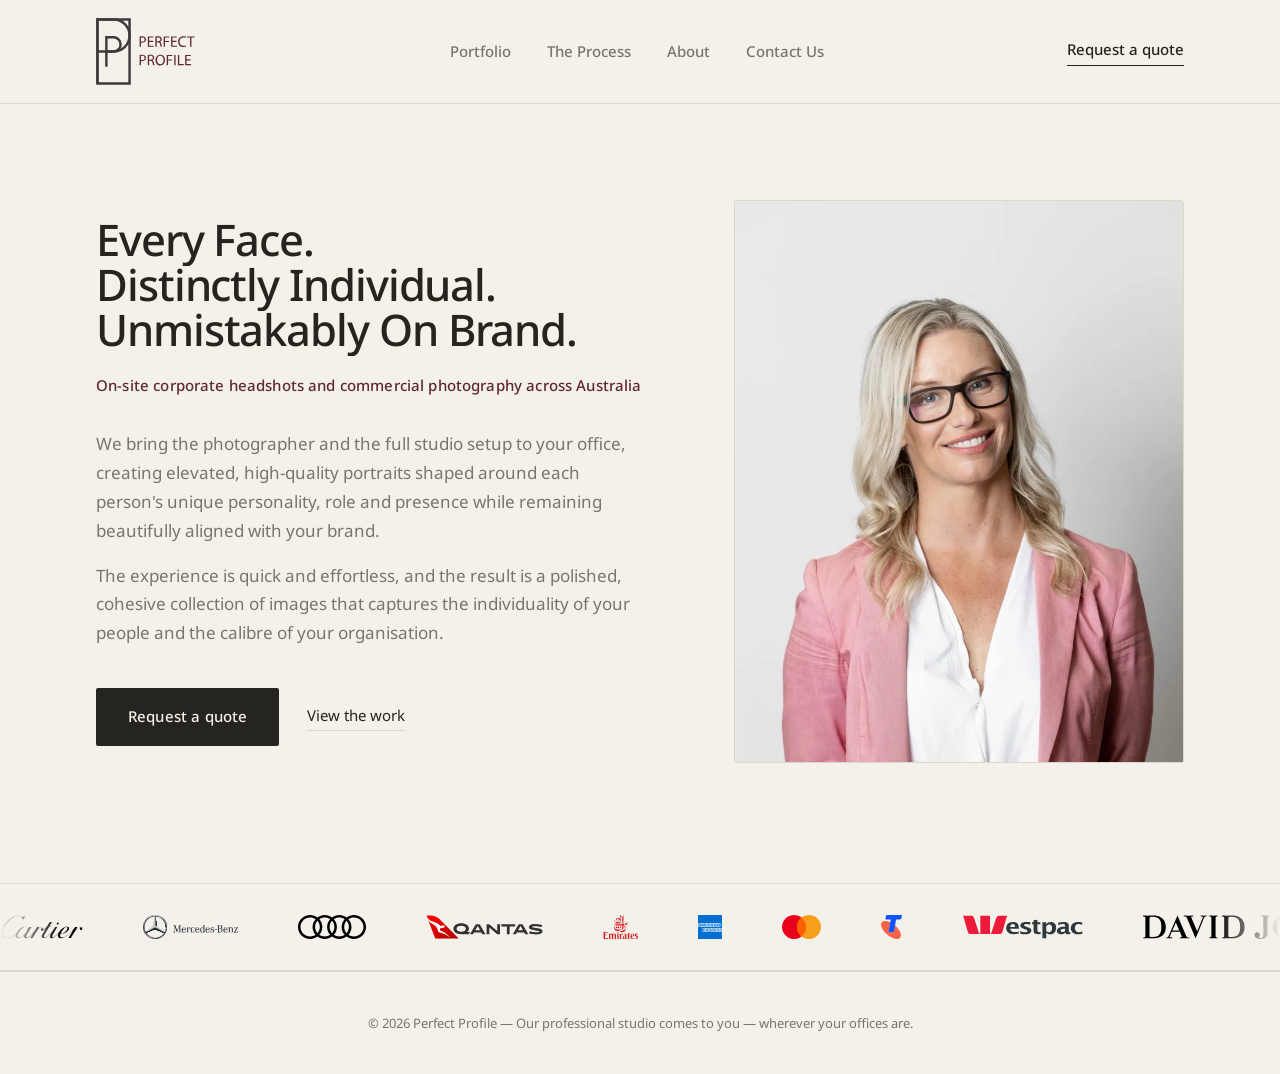
==== index.html @ 0568e2d1 "URLs: quote page to /requestaquote, contact page to /contact Rename contact.html -> requestaquote.ht" ====
<!DOCTYPE html>
<html lang="en">
<head>
<meta charset="UTF-8" />
<meta name="viewport" content="width=device-width, initial-scale=1.0" />
<meta name="theme-color" content="#f4f1ea" />
<title>Corporate headshots Australia — your whole team, in a day</title>
<meta name="description" content="We bring a photographer and a full studio setup to your office, anywhere in Australia, and photograph your whole team in a day. Matching headshots, back within 24 hours." />
<link rel="preconnect" href="https://fonts.googleapis.com">
<link rel="preconnect" href="https://fonts.gstatic.com" crossorigin>
<link href="https://fonts.googleapis.com/css2?family=Noto+Sans:ital,wght@0,400..700;1,400..500&display=swap" rel="stylesheet">
<link rel="icon" type="image/svg+xml" href="assets/favicon.svg?v=2">
<link rel="stylesheet" href="assets/css/lx.css?v=20260812j">
<link rel="canonical" href="https://perfectprofile.com.au/">
<meta property="og:type" content="website">
<meta property="og:site_name" content="Perfect Profile">
<meta property="og:locale" content="en_AU">
<meta property="og:url" content="https://perfectprofile.com.au/">
<meta property="og:title" content="Corporate headshots Australia — your whole team, in a day">
<meta property="og:description" content="We bring a photographer and a full studio setup to your office, anywhere in Australia, and photograph your whole team in a day. Matching headshots, back within 24 hours.">
<meta property="og:image" content="https://perfectprofile.com.au/assets/img/h-bondi.jpg">
<meta name="twitter:card" content="summary_large_image">
<script type="application/ld+json">
{
  "@context": "https://schema.org",
  "@type": "ProfessionalService",
  "name": "Perfect Profile",
  "description": "On-site corporate headshots and commercial photography. We bring a photographer and a full studio setup to your office and photograph your whole team in a day.",
  "url": "https://perfectprofile.com.au/",
  "logo": "https://perfectprofile.com.au/assets/img/logo-mark.svg",
  "image": "https://perfectprofile.com.au/assets/img/h-bondi.jpg",
  "address": {
    "@type": "PostalAddress",
    "addressCountry": "AU"
  },
  "areaServed": {
    "@type": "Country",
    "name": "Australia"
  }
}
</script>
</head>
<body class="lx">

<header class="lx-nav">
  <div class="lx-container lx-nav-inner">
    <a href="/" class="lx-wordmark" aria-current="page"><img src="assets/img/logo-lockup-2.svg" alt="Perfect Profile" width="100" height="67"></a>
    <nav class="lx-nav-links" id="lx-menu" aria-label="Main">
      <a href="/portfolio">Portfolio</a>
      <a href="/services">The Process</a>
      <a href="/about">About</a>
      <a href="/contact">Contact Us</a>
      <a href="/requestaquote" class="lx-menu-cta">Request a quote</a>
    </nav>
    <a href="/requestaquote" class="lx-nav-cta">Request a quote</a>
    <button type="button" class="lx-nav-toggle" aria-expanded="false" aria-controls="lx-menu" aria-label="Menu"><span></span><span></span></button>
  </div>
</header>

<main>
  <section class="lx-hero">
    <div class="lx-container lx-hero-grid">
      <div class="lx-hero-head">
        <h1 class="lx-h1" aria-label="Every Face. Distinctly Individual. Unmistakably On Brand.">
          <span class="lx-line"><span style="--lx-d: 120ms">Every Face.</span></span>
          <span class="lx-line"><span style="--lx-d: 260ms">Distinctly Individual.</span></span>
          <span class="lx-line"><span style="--lx-d: 400ms">Unmistakably On Brand.</span></span>
        </h1>
        <p class="lx-kicker">On-site corporate headshots and commercial photography across Australia</p>
      </div>
      <figure class="lx-hero-plate">
        <div class="lx-unveil">
          <div class="lx-plate-img lx-hero-slides">
            <!-- [html-validate-disable-block element-required-attributes: slides 2+ lazy-load via data-src in lx-hero.js] -->
            <img src="assets/img/h-bondi.jpg" srcset="assets/img/h-bondi-800.webp 800w, assets/img/h-bondi.webp 1120w" sizes="(min-width: 980px) 40vw, 92vw" alt="Headshot of a woman in a pink blazer on a white background" fetchpriority="high" class="is-active" data-caption="Bondi Sands, headshot day">
            <img data-src="assets/img/h-thattil.jpg" data-srcset="assets/img/h-thattil-800.webp 800w, assets/img/h-thattil.webp 1120w" sizes="(min-width: 980px) 40vw, 92vw" alt="Editorial portrait in a yellow jacket on a pink background" data-caption="Maria Thattil, cover shoot">
            <img data-src="assets/img/h-vrc.jpg" data-srcset="assets/img/h-vrc-800.webp 800w, assets/img/h-vrc.webp 1120w" sizes="(min-width: 980px) 40vw, 92vw" alt="Model in a red suit on a white lounge" data-caption="VRC, carnival campaign">
            <img data-src="assets/img/h-wendell1.jpg" data-srcset="assets/img/h-wendell1-800.webp 800w, assets/img/h-wendell1.webp 1120w" sizes="(min-width: 980px) 40vw, 92vw" alt="Black and white portrait of a seated executive" data-caption="Executive series">
            <img data-src="assets/img/hero-etoile.jpg" data-srcset="assets/img/hero-etoile-800.webp 800w, assets/img/hero-etoile.webp 1120w" sizes="(min-width: 980px) 40vw, 92vw" alt="Studio portrait in a beige suit and white crop top" data-caption="Etoile Collective, brand campaign">
            <img data-src="assets/img/h-drinkwise.jpg" data-srcset="assets/img/h-drinkwise-800.webp 800w, assets/img/h-drinkwise.webp 1120w" sizes="(min-width: 980px) 40vw, 92vw" alt="Headshot of a woman in a bright pink blazer" data-caption="DrinkWise, exec headshots">
          </div>
          <div class="lx-curtain" aria-hidden="true"></div>
        </div>
      </figure>
      <div class="lx-hero-body">
        <p class="lx-hero-sub">
          We bring the photographer and the full studio setup to your office, creating elevated, high-quality portraits shaped around each person's unique personality, role and presence while remaining beautifully aligned with your brand.
        </p>
        <p class="lx-hero-sub">
          The experience is quick and effortless, and the result is a polished, cohesive collection of images that captures the individuality of your people and the calibre of your organisation.
        </p>
        <div class="lx-hero-actions">
          <a href="/requestaquote" class="lx-button">Request a quote</a>
          <a href="/portfolio" class="lx-link-quiet">View the work</a>
        </div>
      </div>
    </div>
  </section>

  <div class="lx-logo-band" role="group" aria-label="Clients photographed for">
    <div class="lx-logo-mask">
    <div class="lx-logo-track">
      <div class="lx-logo-set">
        <img loading="lazy" src="assets/img/logos/cartier.svg" alt="Cartier">
        <img loading="lazy" src="assets/img/logos/mercedes-benz.svg" alt="Mercedes-Benz">
        <img loading="lazy" src="assets/img/logos/audi.svg" alt="Audi">
        <img loading="lazy" src="assets/img/logos/qantas.svg" alt="Qantas">
        <img loading="lazy" src="assets/img/logos/emirates.svg" alt="Emirates">
        <img loading="lazy" src="assets/img/logos/american-express.svg" alt="American Express">
        <img loading="lazy" src="assets/img/logos/mastercard.svg" alt="Mastercard">
        <img loading="lazy" src="assets/img/logos/telstra.svg" alt="Telstra">
        <img loading="lazy" src="assets/img/logos/westpac.svg" alt="Westpac">
        <img loading="lazy" src="assets/img/logos/david-jones.svg" alt="David Jones">
        <img loading="lazy" src="assets/img/logos/myer.svg" alt="Myer">
        <img loading="lazy" src="assets/img/logos/crown.svg" alt="Crown Resorts" class="lx-logo-tall">
        <img loading="lazy" src="assets/img/logos/csl.svg" alt="CSL">
        <img loading="lazy" src="assets/img/logos/byd.svg" alt="BYD">
        <img loading="lazy" src="assets/img/logos/specsavers.svg" alt="Specsavers">
        <img loading="lazy" src="assets/img/logos/news-corp.svg" alt="News Corp Australia">
        <img loading="lazy" src="assets/img/logos/gartner.svg" alt="Gartner">
        <img loading="lazy" src="assets/img/logos/gilbert-tobin.svg" alt="Gilbert + Tobin">
        <img loading="lazy" src="assets/img/logos/img.svg" alt="IMG">
        <img loading="lazy" src="assets/img/logos/rea-group.svg" alt="REA Group">
        <img loading="lazy" src="assets/img/logos/vrc.png" alt="Victoria Racing Club">
        <img loading="lazy" src="assets/img/logos/bondi-sands.jpg" alt="Bondi Sands" class="lx-logo-tall">
        <img loading="lazy" src="assets/img/logos/fred.svg" alt="FRED" class="lx-logo-tall">
        <img loading="lazy" src="assets/img/logos/etoile-collective.svg" alt="Etoile Collective">
        <img loading="lazy" src="assets/img/logos/summerset.svg" alt="Summerset">
        <img loading="lazy" src="assets/img/logos/drinkwise.svg" alt="DrinkWise" class="lx-logo-tall">
        <img loading="lazy" src="assets/img/logos/australia-post.svg" alt="Australia Post">
      </div>
      <div class="lx-logo-set" aria-hidden="true">
        <img loading="lazy" src="assets/img/logos/cartier.svg" alt="">
        <img loading="lazy" src="assets/img/logos/mercedes-benz.svg" alt="">
        <img loading="lazy" src="assets/img/logos/audi.svg" alt="">
        <img loading="lazy" src="assets/img/logos/qantas.svg" alt="">
        <img loading="lazy" src="assets/img/logos/emirates.svg" alt="">
        <img loading="lazy" src="assets/img/logos/american-express.svg" alt="">
        <img loading="lazy" src="assets/img/logos/mastercard.svg" alt="">
        <img loading="lazy" src="assets/img/logos/telstra.svg" alt="">
        <img loading="lazy" src="assets/img/logos/westpac.svg" alt="">
        <img loading="lazy" src="assets/img/logos/david-jones.svg" alt="">
        <img loading="lazy" src="assets/img/logos/myer.svg" alt="">
        <img loading="lazy" src="assets/img/logos/crown.svg" alt="" class="lx-logo-tall">
        <img loading="lazy" src="assets/img/logos/csl.svg" alt="">
        <img loading="lazy" src="assets/img/logos/byd.svg" alt="">
        <img loading="lazy" src="assets/img/logos/specsavers.svg" alt="">
        <img loading="lazy" src="assets/img/logos/news-corp.svg" alt="">
        <img loading="lazy" src="assets/img/logos/gartner.svg" alt="">
        <img loading="lazy" src="assets/img/logos/gilbert-tobin.svg" alt="">
        <img loading="lazy" src="assets/img/logos/img.svg" alt="">
        <img loading="lazy" src="assets/img/logos/rea-group.svg" alt="">
        <img loading="lazy" src="assets/img/logos/vrc.png" alt="">
        <img loading="lazy" src="assets/img/logos/bondi-sands.jpg" alt="" class="lx-logo-tall">
        <img loading="lazy" src="assets/img/logos/fred.svg" alt="" class="lx-logo-tall">
        <img loading="lazy" src="assets/img/logos/etoile-collective.svg" alt="">
        <img loading="lazy" src="assets/img/logos/summerset.svg" alt="">
        <img loading="lazy" src="assets/img/logos/drinkwise.svg" alt="" class="lx-logo-tall">
        <img loading="lazy" src="assets/img/logos/australia-post.svg" alt="">
      </div>
    </div>
    </div>
  </div>

</main>

<footer class="lx-footer">
  <div class="lx-container lx-footer-inner">
    <span class="lx-footer-note">© 2026 Perfect Profile — Our professional studio comes to you — wherever your offices are.</span>
  </div>
</footer>

  <script src="assets/js/lx-hero.js?v=4" defer></script>
  <script src="assets/js/lx-site.js?v=6" defer></script>
</body>
</html>
---- assets/css/lx.css ----
/* Perfect Profiles — Quiet Luxe system
   Adapted from venture-factory quiet-luxe template (design contract:
   ~/venture-factory/app/templates/quiet-luxe/DESIGN.md).
   Type: Noto Sans across all three voices (2026-08-08, Zach's call);
   the former accent-serif slots (--lx-serif) render as Noto Sans italic.
   Label voice is sentence case. When in doubt, change less. */

*,
*::before,
*::after {
  box-sizing: border-box;
  margin: 0;
  padding: 0;
}
a {
  color: inherit;
  text-decoration: none;
}
ul,
ol {
  list-style: none;
}
img {
  display: block;
  max-width: 100%;
}
button,
input,
select,
textarea {
  font: inherit;
  color: inherit;
}
h1,
h2,
h3 {
  font-weight: inherit;
}

body.lx {
  --lx-ivory: #f4f1ea;
  --lx-ink: #26241f;
  --lx-oxblood: #5e2a2e;
  --lx-line: #ded7c8;
  --lx-muted: #7a756a;
  --lx-plate: #fbf9f4;

  --lx-display: 'Noto Sans', 'Helvetica Neue', sans-serif;
  --lx-serif: 'Noto Sans', 'Helvetica Neue', sans-serif;
  --lx-body: 'Noto Sans', 'Helvetica Neue', sans-serif;

  background: var(--lx-ivory);
  color: var(--lx-ink);
  font-family: var(--lx-body);
  font-size: 1.0625rem;
  line-height: 1.7;
  -webkit-font-smoothing: antialiased;
  -webkit-text-size-adjust: 100%;
  text-size-adjust: 100%;
  overflow-x: clip;
}

.lx ::selection {
  background: var(--lx-oxblood);
  color: var(--lx-ivory);
}

.lx-container {
  max-width: 1200px;
  margin-inline: auto;
  padding-inline: 24px;
}
@media (min-width: 768px) {
  .lx-container {
    padding-inline: 56px;
  }
}

/* ---------- voices ---------- */

.lx-kicker {
  font-family: var(--lx-body);
  font-size: 0.9375rem;
  font-weight: 500;
  letter-spacing: 0.01em;
  color: var(--lx-oxblood);
  margin: 0 0 20px;
}
.lx-kicker-dark {
  color: #c9a29a;
}
/* Homepage hero tagline sits below the headline, so the gap flips on top */
.lx-hero-head .lx-kicker {
  margin: 20px 0 0;
}

/* One title size everywhere. The 3rem cap is set by the homepage hero:
   its ~22ch three-line headline must hold one row per line inside the
   550px column that .lx-container fixes above 1200px — 3.2rem was
   borderline and wrapped 'brand' on large screens. */
.lx-h1 {
  font-family: var(--lx-display);
  font-weight: 500;
  font-size: clamp(1.8rem, 3.4vw, 3rem);
  line-height: 1.04;
  letter-spacing: -0.025em;
  margin: 0;
}
.lx-h1 em {
  font-family: var(--lx-serif);
  font-style: italic;
  font-weight: 430;
  color: var(--lx-oxblood);
}
/* The italic serif accent lives on the homepage hero only */

.lx-h2 {
  font-family: var(--lx-display);
  font-weight: 500;
  font-size: clamp(1.9rem, 3.4vw, 2.9rem);
  line-height: 1.12;
  letter-spacing: -0.02em;
  margin: 0;
  max-width: 22ch;
}
.lx-h2-dark {
  color: var(--lx-ivory);
}
#people .lx-h2 {
  max-width: none;
}

/* hero line-rise: each line in a clipped slot, rises once on load */
.lx-line {
  display: block;
  overflow: hidden;
  padding-bottom: 0.09em;
  margin-bottom: -0.09em;
}
.lx-line > span {
  display: block;
  transform: translateY(112%);
  animation: lx-line-rise 850ms cubic-bezier(0.16, 1, 0.3, 1) var(--lx-d, 0ms) forwards;
}
@keyframes lx-line-rise {
  to {
    transform: translateY(0);
  }
}
/* landing whisper: fades in once on load, paired with a line-rise heading */
.lx-land-fade {
  opacity: 0;
  animation: lx-land-fade 500ms cubic-bezier(0.16, 1, 0.3, 1) var(--lx-d, 0ms) forwards;
}
@keyframes lx-land-fade {
  to {
    opacity: 1;
  }
}

/* ---------- nav ---------- */

.lx-nav {
  border-bottom: 1px solid var(--lx-line);
  position: sticky;
  top: 0;
  background: color-mix(in srgb, var(--lx-ivory) 92%, transparent);
  backdrop-filter: blur(8px);
  z-index: 20;
}
.lx-nav-inner {
  display: flex;
  flex-wrap: wrap;
  align-items: center;
  justify-content: space-between;
  column-gap: 24px;
  row-gap: 10px;
  min-height: 68px;
  padding-block: 14px;
}
.lx-wordmark {
  font-family: var(--lx-display);
  font-weight: 600;
  font-size: 1.35rem;
  letter-spacing: -0.01em;
  color: var(--lx-ink);
  display: inline-flex;
  align-items: center;
  gap: 12px;
}
.lx-wordmark img {
  height: 30px;
  width: auto;
}
/* Nav carries the full lockup (mark + name), sized for wordmark legibility */
.lx-nav .lx-wordmark {
  padding: 4px 12px;
  margin-left: -12px;
}
.lx-nav .lx-wordmark img {
  height: 67px;
}
.lx-nav-links {
  display: flex;
  gap: 36px;
}
.lx-nav-links a {
  font-size: 0.9375rem;
  font-weight: 500;
  letter-spacing: 0;
  color: var(--lx-muted);
  transition: color 200ms ease;
  white-space: nowrap;
  padding-block: 9px;
}
.lx-nav-links a:hover,
.lx-nav-links a[aria-current='page'] {
  color: var(--lx-ink);
}
@media (max-width: 939px) {
  .lx-nav-links {
    flex-basis: 100%;
    order: 4;
    gap: 20px;
    overflow-x: auto;
  }
}
.lx-nav-cta {
  font-size: 0.9375rem;
  font-weight: 500;
  letter-spacing: 0;
  color: var(--lx-ink);
  border-bottom: 1px solid var(--lx-ink);
  padding-bottom: 2px;
  transition:
    color 200ms ease,
    border-color 200ms ease;
  white-space: nowrap;
}
.lx-nav-cta:hover {
  color: var(--lx-oxblood);
  border-color: var(--lx-oxblood);
}

/* ---------- hero ---------- */

.lx-hero {
  padding-block: 96px 120px;
}
@media (max-width: 767px) {
  .lx-hero {
    padding-block: 64px 72px;
  }
}
/* Mobile order: headline, then the photo, then the paragraphs.
   Desktop: text stack left (headline bottom-aligned against the
   paragraphs' top so they read as one block), plate right. */
.lx-hero-grid {
  display: grid;
  grid-template-areas:
    'head'
    'plate'
    'body';
  gap: 40px;
  align-items: center;
}
.lx-hero-head {
  grid-area: head;
}
.lx-hero-plate {
  grid-area: plate;
}
.lx-hero-body {
  grid-area: body;
}
@media (max-width: 979px) {
  .lx-hero-body .lx-hero-sub:first-child {
    margin-top: 0;
  }
}
@media (min-width: 980px) {
  .lx-hero-grid {
    grid-template-columns: 1.1fr 0.9fr;
    grid-template-areas:
      'head plate'
      'body plate';
    gap: 0 88px;
  }
  .lx-hero-head {
    align-self: end;
  }
  .lx-hero-body {
    align-self: start;
  }
  .lx-hero-plate {
    align-self: center;
  }
}
.lx-hero-sub {
  margin: 32px 0 0;
  max-width: 44ch;
  color: var(--lx-muted);
}
/* Homepage hero carries a longer sub; let it run wider so the text
   column doesn't outgrow the plate */
.lx-hero .lx-hero-sub {
  max-width: 58ch;
}
.lx-hero .lx-hero-sub + .lx-hero-sub {
  margin-top: 16px;
}
.lx-hero-actions {
  margin-top: 40px;
  display: flex;
  align-items: center;
  gap: 28px;
  flex-wrap: wrap;
}

.lx-page-hero {
  padding-block: 48px 0;
}
@media (max-width: 767px) {
  .lx-page-hero {
    padding-block: 32px 0;
  }
}
.lx-page-hero .lx-hero-sub {
  margin-top: 28px;
}

.lx-button {
  display: inline-block;
  font-size: 0.9375rem;
  font-weight: 500;
  letter-spacing: 0.01em;
  color: var(--lx-ivory);
  background: var(--lx-ink);
  padding: 16px 32px;
  border-radius: 2px;
  border: 0;
  cursor: pointer;
  transition: background 200ms ease;
}
.lx-button:hover {
  background: var(--lx-oxblood);
}
.lx-button:focus-visible,
.lx-nav-cta:focus-visible,
.lx-link-quiet:focus-visible,
.lx-nav-links a:focus-visible,
.lx-wordmark:focus-visible,
.lx-faq summary:focus-visible {
  outline: 2px solid var(--lx-oxblood);
  outline-offset: 3px;
}
.lx-link-quiet {
  font-size: 0.9375rem;
  color: var(--lx-ink);
  border-bottom: 1px solid var(--lx-line);
  padding-bottom: 2px;
  transition:
    border-color 200ms ease,
    color 200ms ease;
}
.lx-link-quiet:hover {
  color: var(--lx-oxblood);
  border-color: var(--lx-oxblood);
}

/* ---------- plates ---------- */

.lx-hero-plate {
  margin: 0;
}
.lx-unveil {
  position: relative;
  overflow: hidden;
  border-radius: 2px;
}
/* THE signature: the cloth pull. One curtain, once, on load. */
.lx-curtain {
  position: absolute;
  inset: 0;
  background: var(--lx-oxblood);
  animation: lx-curtain 1100ms cubic-bezier(0.7, 0, 0.2, 1) 600ms forwards;
}
@keyframes lx-curtain {
  to {
    transform: translateX(101%);
  }
}

.lx-plate-img {
  aspect-ratio: 4 / 5;
  background: var(--lx-plate);
  border: 1px solid var(--lx-line);
  border-radius: 2px;
  position: relative;
  overflow: hidden;
}
.lx-plate-img img {
  width: 100%;
  height: 100%;
  object-fit: cover;
}
.lx-plate-img-small {
  aspect-ratio: 1 / 1;
}
.lx-plate-caption {
  display: flex;
  justify-content: space-between;
  align-items: baseline;
  gap: 16px;
  margin-top: 14px;
  font-size: 0.9375rem;
}
/* Hero caption fades with the slide swap */
.lx-hero-plate .lx-plate-caption {
  transition: opacity 260ms cubic-bezier(0.16, 1, 0.3, 1);
}
.lx-plate-price {
  font-family: var(--lx-serif);
  font-style: italic;
  color: var(--lx-oxblood);
  white-space: nowrap;
}

.lx-section {
  padding-block: 120px;
  border-top: 1px solid var(--lx-line);
}
@media (max-width: 767px) {
  .lx-section {
    padding-block: 72px;
  }
}
.lx-section-tight {
  padding-top: 48px;
}
/* Portfolio gallery: sits directly under the page hero, wants less air */
.lx-section-gallery {
  padding-top: 88px;
}
@media (max-width: 767px) {
  .lx-section-gallery {
    padding-top: 56px;
  }
}
@media (max-width: 767px) {
  .lx-section-tight {
    padding-top: 32px;
  }
}
.lx-section-head {
  margin-bottom: 64px;
}

/* Wide photo banners between sections (The Process) */
.lx-banner-band {
  padding-block: 0 120px;
}
/* The Process: banner directly under the page hero */
.lx-hero-banner {
  padding-top: 64px;
}
@media (max-width: 767px) {
  .lx-hero-banner {
    padding-top: 40px;
  }
}
.lx-banner-band-top {
  padding-top: 120px;
}
@media (max-width: 767px) {
  .lx-banner-band {
    padding-block: 0 72px;
  }
  .lx-banner-band-top {
    padding-top: 72px;
  }
}
.lx-banner {
  border-radius: 10px;
  overflow: hidden;
}
.lx-banner img {
  display: block;
  width: 100%;
  height: auto;
}

.lx-plates {
  display: grid;
  gap: 40px;
}
@media (min-width: 560px) and (max-width: 767px) {
  .lx-plates-gallery {
    grid-template-columns: repeat(2, 1fr);
    gap: 28px;
  }
}
@media (min-width: 768px) {
  .lx-plates {
    grid-template-columns: repeat(3, 1fr);
    gap: 32px;
  }
}
.lx-plate {
  background: var(--lx-plate);
  border: 1px solid var(--lx-line);
  border-radius: 2px;
  padding: 16px 16px 24px;
}
.lx-plate .lx-plate-img {
  border: none;
}
.lx-plates-gallery .lx-plate {
  border: none;
  border-radius: 14px;
}
.lx-plates-gallery .lx-plate-img {
  border: none;
  border-radius: 10px;
}
.lx-plate-meta {
  padding-top: 20px;
}
.lx-plate-name {
  font-family: var(--lx-display);
  font-weight: 500;
  font-size: 1.25rem;
  margin: 0 0 8px;
  display: flex;
  justify-content: space-between;
  align-items: baseline;
  gap: 16px;
}
.lx-plate-name .lx-plate-price {
  font-size: 1rem;
}
.lx-plate-material {
  margin: 0;
  font-size: 0.875rem;
  color: var(--lx-muted);
}
.lx-plate-detail {
  margin: 2px 0 0;
  font-size: 0.875rem;
  color: var(--lx-muted);
}
.lx-plates-note {
  margin: 48px 0 0;
  font-size: 0.9375rem;
  color: var(--lx-muted);
  max-width: 52ch;
}

/* ---------- dark interlude ---------- */

.lx-dark {
  background: var(--lx-ink);
  color: #d9d4c8;
  padding-block: 120px;
}
@media (max-width: 767px) {
  .lx-dark {
    padding-block: 72px;
  }
}
.lx-provenance {
  margin: 0;
  display: grid;
  gap: 0;
}
.lx-prov-row {
  display: grid;
  grid-template-columns: 1fr;
  gap: 8px;
  padding-block: 26px;
  border-top: 1px solid #3b382f;
}
@media (min-width: 640px) {
  .lx-prov-row {
    grid-template-columns: 120px 1fr;
    gap: 24px;
  }
}
@media (min-width: 768px) {
  .lx-prov-row {
    grid-template-columns: 220px 1fr;
  }
}
.lx-prov-row dt {
  font-size: 0.875rem;
  font-weight: 500;
  letter-spacing: 0.01em;
  color: #c9a29a;
  padding-top: 4px;
}
.lx-prov-row dd {
  margin: 0;
  font-family: var(--lx-display);
  font-weight: 450;
  font-size: 1.3rem;
  line-height: 1.45;
  color: var(--lx-ivory);
  max-width: 40ch;
}

/* ---------- steps (3-up) ---------- */

.lx-steps {
  display: grid;
  gap: 48px;
}
@media (min-width: 768px) {
  .lx-steps {
    grid-template-columns: repeat(3, 1fr);
    gap: 40px;
  }
}
.lx-step-no {
  font-family: var(--lx-serif);
  font-style: italic;
  font-size: 1rem;
  color: var(--lx-oxblood);
}
.lx-step-title {
  font-family: var(--lx-display);
  font-weight: 500;
  font-size: 1.4rem;
  margin: 14px 0 12px;
}

/* ---------- about: founder bios + long-form prose ---------- */

.lx-bios {
  display: grid;
  gap: 64px;
}
@media (min-width: 900px) {
  .lx-bios {
    grid-template-columns: 1fr 1fr;
    gap: 88px;
  }
}
.lx-bio p {
  color: var(--lx-muted);
  margin-top: 16px;
}
.lx-bio-name {
  font-family: var(--lx-display);
  font-weight: 500;
  font-size: 1.4rem;
  margin: 0;
}
.lx-bio .lx-bio-role {
  font-size: 0.9375rem;
  font-weight: 500;
  color: var(--lx-oxblood);
  margin-top: 6px;
}
.lx-prose {
  max-width: 70ch;
}
/* About: founders banner between the heading and the bios */
.lx-about-banner {
  margin-bottom: 88px;
}
@media (max-width: 767px) {
  .lx-about-banner {
    margin-bottom: 56px;
  }
}
.lx-prose p {
  color: var(--lx-muted);
}
.lx-prose p + p {
  margin-top: 16px;
}
.lx-step-copy {
  margin: 0;
  font-size: 0.9375rem;
  color: var(--lx-muted);
}

/* ---------- step ledger (vertical, services) ---------- */

.lx-step-rows {
  border-top: 1px solid var(--lx-line);
}
.lx-step-row {
  display: grid;
  grid-template-columns: 1fr;
  gap: 10px;
  padding-block: 36px;
  border-bottom: 1px solid var(--lx-line);
}
@media (min-width: 640px) {
  .lx-step-row {
    grid-template-columns: 72px 1fr;
    gap: 24px;
  }
}
@media (min-width: 768px) {
  .lx-step-row {
    grid-template-columns: 160px 1fr;
  }
}
.lx-step-row .lx-step-copy {
  max-width: 58ch;
  margin-top: 8px;
}
.lx-step-row h3 {
  font-family: var(--lx-display);
  font-weight: 500;
  font-size: 1.4rem;
}

/* ---------- included list ---------- */

.lx-included {
  display: grid;
  gap: 0;
}
@media (min-width: 768px) {
  .lx-included {
    grid-template-columns: repeat(2, 1fr);
    column-gap: 64px;
  }
}
.lx-included li {
  padding-block: 16px;
  border-bottom: 1px solid var(--lx-line);
  font-size: 0.9375rem;
  display: flex;
  gap: 14px;
  align-items: baseline;
}
.lx-included li::before {
  content: '—';
  font-family: var(--lx-serif);
  font-style: italic;
  color: var(--lx-oxblood);
  flex: none;
}

/* ---------- quote ---------- */

.lx-quote-band {
  border-top: 1px solid var(--lx-line);
  padding-block: 120px;
  text-align: center;
}
@media (max-width: 767px) {
  .lx-quote-band {
    padding-block: 72px;
  }
}
.lx-quote {
  font-family: var(--lx-display);
  font-weight: 450;
  font-size: clamp(1.6rem, 3vw, 2.4rem);
  line-height: 1.35;
  letter-spacing: -0.015em;
  max-width: 30ch;
  margin: 0 auto;
}
.lx-quote em {
  font-family: var(--lx-serif);
  font-style: italic;
  font-weight: 430;
  color: var(--lx-oxblood);
}
.lx-quote-source {
  margin: 28px 0 0;
  font-size: 0.875rem;
  letter-spacing: 0.01em;
  color: var(--lx-muted);
}

/* ---------- FAQ ---------- */

.lx-faq {
  max-width: 760px;
}
.lx-faq details {
  border-top: 1px solid var(--lx-line);
}
.lx-faq details:last-child {
  border-bottom: 1px solid var(--lx-line);
}
.lx-faq summary {
  cursor: pointer;
  list-style: none;
  display: flex;
  align-items: baseline;
  justify-content: space-between;
  gap: 24px;
  padding-block: 24px;
  font-family: var(--lx-display);
  font-weight: 500;
  font-size: 1.2rem;
}
.lx-faq summary::-webkit-details-marker {
  display: none;
}
.lx-faq summary::after {
  content: '+';
  font-family: var(--lx-display);
  color: var(--lx-oxblood);
  transition: transform 200ms ease;
}
.lx-faq details[open] summary::after {
  transform: rotate(45deg);
}
.lx-faq details p {
  padding-bottom: 24px;
  color: var(--lx-muted);
  max-width: 58ch;
}
/* JS wraps answers so they unfold like the portfolio range strips */
.lx-faq-body {
  display: grid;
  grid-template-rows: 0fr;
  transition: grid-template-rows 300ms cubic-bezier(0.16, 1, 0.3, 1);
}
.lx-faq-body.open {
  grid-template-rows: 1fr;
}
.lx-faq-body > div {
  overflow: hidden;
}
@media (prefers-reduced-motion: reduce) {
  .lx-faq-body {
    transition: none;
  }
}

/* ---------- contact ---------- */

.lx-contact {
  display: grid;
  gap: 64px;
  align-items: start;
}
@media (min-width: 980px) {
  .lx-contact {
    grid-template-columns: 1.1fr 0.9fr;
    gap: 88px;
  }
}
.lx-form-row {
  display: grid;
  gap: 32px;
}
@media (min-width: 640px) {
  .lx-form-row {
    grid-template-columns: 1fr 1fr;
  }
}
.lx-field {
  margin-bottom: 32px;
  position: relative;
}
/* Focus underline draws in from the left over the resting hairline */
.lx-field::after {
  content: '';
  position: absolute;
  left: 0;
  right: 0;
  bottom: 0;
  height: 1px;
  background: var(--lx-oxblood);
  transform: scaleX(0);
  transform-origin: left;
  transition: transform 300ms cubic-bezier(0.16, 1, 0.3, 1);
}
.lx-field:focus-within::after {
  transform: scaleX(1);
}
@media (prefers-reduced-motion: reduce) {
  .lx-field::after {
    transition: none;
  }
}
.lx-field label {
  display: block;
  font-size: 0.875rem;
  font-weight: 500;
  letter-spacing: 0.01em;
  color: var(--lx-muted);
  margin-bottom: 10px;
}
.lx-field input,
.lx-field select,
.lx-field textarea {
  width: 100%;
  font-size: 1.0625rem;
  background: transparent;
  border: 0;
  border-bottom: 1px solid var(--lx-line);
  border-radius: 0;
  padding: 8px 2px 10px;
  transition: border-color 200ms ease;
}
.lx-field input:focus,
.lx-field select:focus,
.lx-field textarea:focus {
  outline: none;
}
.lx-field textarea {
  resize: vertical;
  min-height: 6rem;
}
/* Inline validation: the error sits absolutely in the field's bottom margin
   so .lx-field::after keeps anchoring its underline to the input, and
   .lx-field-invalid widens that margin so the message never overlaps the
   next field. */
.lx-field input[aria-invalid='true'] {
  border-bottom-color: var(--lx-oxblood);
}
.lx-field-error {
  position: absolute;
  top: 100%;
  left: 0;
  right: 0;
  margin: 8px 0 0;
  font-size: 0.8125rem;
  line-height: 1.4;
  color: var(--lx-oxblood);
}
.lx-field-invalid {
  margin-bottom: 60px;
}
.lx-form-status {
  margin-top: 28px;
  padding: 20px 24px;
  border: 1px solid var(--lx-oxblood);
  border-radius: 2px;
  font-family: var(--lx-display);
  font-weight: 450;
  font-size: 1.1rem;
  color: var(--lx-oxblood);
}
.lx-form-status[hidden] {
  display: none;
}

/* Standalone contact page: the two direct-contact cards side by side */
.lx-contact-cards {
  display: grid;
  gap: 32px;
  align-items: start;
}
@media (min-width: 768px) {
  .lx-contact-cards {
    grid-template-columns: 1fr 1fr;
  }
}

.lx-direct {
  border: 1px solid var(--lx-line);
  border-radius: 2px;
  background: var(--lx-plate);
  padding: 36px;
}
@media (max-width: 479px) {
  .lx-direct {
    padding: 28px 22px;
  }
}
.lx-direct h2 {
  font-family: var(--lx-display);
  font-weight: 500;
  font-size: 1.4rem;
}
.lx-direct dl {
  margin-top: 28px;
  display: grid;
  gap: 22px;
}
.lx-direct dt {
  font-size: 0.875rem;
  font-weight: 500;
  letter-spacing: 0.01em;
  color: var(--lx-muted);
  margin-bottom: 4px;
}
.lx-direct dd {
  margin: 0;
  font-family: var(--lx-display);
  font-weight: 450;
  font-size: 1.15rem;
}
.lx-direct dd a {
  border-bottom: 1px solid var(--lx-line);
  transition:
    color 200ms ease,
    border-color 200ms ease;
}
.lx-direct dd a:hover {
  color: var(--lx-oxblood);
  border-color: var(--lx-oxblood);
}

/* ---------- CTA + footer ---------- */

.lx-cta {
  border-top: 1px solid var(--lx-line);
  padding-block: 104px;
}
@media (max-width: 767px) {
  .lx-cta {
    padding-block: 64px;
  }
}
.lx-cta-inner {
  display: grid;
  gap: 36px;
  justify-items: start;
}

.lx-footer {
  border-top: 1px solid var(--lx-line);
  padding-block: 40px;
}
.lx-footer-inner {
  display: flex;
  flex-wrap: wrap;
  gap: 20px 40px;
  align-items: baseline;
  justify-content: center;
  text-align: center;
}
.lx-footer-note {
  font-size: 0.8125rem;
  color: var(--lx-muted);
}

/* ---------- 404 ---------- */

.lx-notfound {
  padding-block: 140px;
  text-align: center;
  display: grid;
  gap: 24px;
  justify-items: center;
}

/* ---------- reduced motion: everything lands, nothing moves ---------- */

@media (prefers-reduced-motion: reduce) {
  .lx-line > span {
    transform: none;
    animation: none;
  }
  .lx-land-fade {
    opacity: 1;
    animation: none;
  }
  .lx-curtain {
    display: none;
  }
}

/* ---------- portfolio range strips ---------- */

.lx-plate[data-more] {
  cursor: pointer;
}
.lx-plate[data-more]:hover .lx-plate-name,
.lx-plate[data-more]:focus-visible .lx-plate-name {
  color: var(--lx-oxblood);
}
.lx-plate[data-more]:focus-visible {
  outline: 2px solid var(--lx-oxblood);
  outline-offset: 2px;
}
.lx-plate-count {
  font-family: var(--lx-serif);
  font-style: italic;
  font-weight: 430;
  font-size: 1rem;
  color: var(--lx-oxblood);
  white-space: nowrap;
}
.lx-plate-more {
  grid-column: 1 / -1;
  display: none;
}
.lx-plate-more > div {
  overflow: hidden;
}
.lx-plate-more.lx-anim {
  display: grid;
  grid-template-rows: 0fr;
  transition: grid-template-rows 420ms cubic-bezier(0.16, 1, 0.3, 1);
}
.lx-plate-more.lx-anim.open {
  grid-template-rows: 1fr;
}
.lx-more-grid {
  display: grid;
  grid-template-columns: repeat(auto-fill, minmax(200px, 280px));
  justify-content: start;
  gap: 20px;
  padding: 4px 0 12px;
}
.lx-more-grid .lx-plate-img {
  aspect-ratio: 1 / 1;
}
@media (prefers-reduced-motion: reduce) {
  .lx-plate-more.lx-anim {
    transition: none;
  }
}

/* ---------- hero slideshow ---------- */

.lx-hero-slides img {
  position: absolute;
  inset: 0;
  opacity: 0;
  transition: opacity 650ms ease;
}
.lx-hero-slides img.is-active {
  opacity: 1;
}
@media (prefers-reduced-motion: reduce) {
  .lx-hero-slides img {
    transition: none;
  }
}

/* ---------- client logo band ---------- */

.lx-logo-band {
  border-top: 1px solid var(--lx-line);
  border-bottom: 1px solid var(--lx-line);
  padding: 1.5rem 0;
  overflow: hidden;
}
.lx-logo-mask {
  overflow: hidden;
  -webkit-mask-image: linear-gradient(to right, transparent, #000 64px, #000 calc(100% - 64px), transparent);
  mask-image: linear-gradient(to right, transparent, #000 64px, #000 calc(100% - 64px), transparent);
}
.lx-logo-track {
  display: flex;
  width: max-content;
  animation: lx-logo-scroll 90s linear infinite;
}
.lx-logo-band:hover .lx-logo-track {
  animation-play-state: paused;
}
.lx-logo-set {
  display: flex;
  align-items: center;
  gap: 3.75rem;
  padding-right: 3.75rem;
}
.lx-logo-set img {
  height: 24px;
  width: auto;
}
.lx-logo-set img.lx-logo-tall {
  height: 38px;
}
.lx-logo-set img.lx-logo-wide {
  height: 15px;
}
@keyframes lx-logo-scroll {
  to {
    transform: translateX(-50%);
  }
}
@media (prefers-reduced-motion: reduce) {
  .lx-logo-track {
    animation: none;
  }
}

/* ---------- mobile menu ---------- */

.lx-nav-toggle {
  display: none;
}
.lx-menu-cta {
  display: none;
}
.lx-menu-open {
  overflow: hidden;
}
@media (max-width: 767px) {
  /* CTA stays visible next to the hamburger, compacted */
  .lx-nav-cta {
    margin-left: auto;
    font-size: 0.875rem;
  }
  /* Wordmark, CTA and X ride above the full-screen panel.
     translateZ(0) keeps them on their own compositing layers: iOS Safari
     paints the transform-transitioning drawer above non-composited
     siblings for the duration of the slide, z-index notwithstanding. */
  .lx-wordmark,
  .lx-nav-cta,
  .lx-nav-toggle {
    position: relative;
    z-index: 2;
    transform: translateZ(0);
  }
  .lx-nav-toggle {
    display: grid;
    place-content: center;
    gap: 6px;
    width: 44px;
    height: 44px;
    margin-right: -12px;
    background: none;
    border: 0;
    cursor: pointer;
  }
  .lx-nav-toggle:focus-visible {
    outline: 2px solid var(--lx-oxblood);
    outline-offset: 3px;
  }
  .lx-nav-toggle span {
    display: block;
    width: 20px;
    height: 1px;
    background: var(--lx-ink);
    transition: transform 200ms cubic-bezier(0.16, 1, 0.3, 1);
  }
  .lx-nav.is-open .lx-nav-toggle span:first-child {
    transform: translateY(3.5px) rotate(45deg);
  }
  .lx-nav.is-open .lx-nav-toggle span:last-child {
    transform: translateY(-3.5px) rotate(-45deg);
  }
  /* Full-screen drawer: slides in from the left, slides back out.
     The nav's backdrop-filter makes fixed children nav-relative, and the
     nav is always stuck to the viewport top, so inset from 0 is the screen. */
  .lx-nav-links {
    position: fixed;
    top: 0;
    left: 0;
    width: 100vw;
    height: 100vh;
    height: 100dvh;
    z-index: 1;
    flex-direction: column;
    gap: 0;
    padding: 108px 24px 32px;
    background: var(--lx-ivory);
    overflow: hidden auto;
    transform: translateX(-100%);
    visibility: hidden;
    pointer-events: none;
    transition:
      transform 500ms cubic-bezier(0.16, 1, 0.3, 1),
      visibility 0s 500ms;
  }
  .lx-nav.is-open .lx-nav-links {
    transform: translateX(0);
    visibility: visible;
    pointer-events: auto;
    transition: transform 500ms cubic-bezier(0.16, 1, 0.3, 1);
  }
  .lx-nav-links a {
    display: block;
    padding-block: 18px;
    border-top: 1px solid var(--lx-line);
    font-family: var(--lx-display);
    font-weight: 500;
    font-size: 1.6rem;
    color: var(--lx-ink);
    opacity: 0;
    transition: opacity 200ms cubic-bezier(0.16, 1, 0.3, 1);
  }
  /* Options arrive one by one once the drawer has landed */
  .lx-nav.is-open .lx-nav-links a {
    opacity: 1;
    transition: opacity 400ms cubic-bezier(0.16, 1, 0.3, 1);
  }
  .lx-nav.is-open .lx-nav-links a:nth-child(1) {
    transition-delay: 200ms;
  }
  .lx-nav.is-open .lx-nav-links a:nth-child(2) {
    transition-delay: 300ms;
  }
  .lx-nav.is-open .lx-nav-links a:nth-child(3) {
    transition-delay: 400ms;
  }
  .lx-nav.is-open .lx-nav-links a:nth-child(4) {
    transition-delay: 500ms;
  }
  .lx-nav.is-open .lx-nav-links a:nth-child(5) {
    transition-delay: 600ms;
  }
  /* Drawer CTA stays hidden — the header CTA is always visible on mobile */
  .lx-nav-links .lx-menu-cta {
    display: none;
  }
  @media (prefers-reduced-motion: reduce) {
    .lx-nav-links,
    .lx-nav.is-open .lx-nav-links,
    .lx-nav-links a,
    .lx-nav.is-open .lx-nav-links a,
    .lx-nav-toggle span {
      transition: none;
    }
  }
}

/* ---------- scroll fades (quiet-luxe body reveals: fade 500ms, once) ---------- */

.lx-reveal {
  opacity: 0;
}
.lx-reveal.is-in {
  opacity: 1;
  transition: opacity 500ms cubic-bezier(0.16, 1, 0.3, 1);
}
@media (prefers-reduced-motion: reduce) {
  .lx-reveal {
    opacity: 1 !important;
    transition: none !important;
  }
}
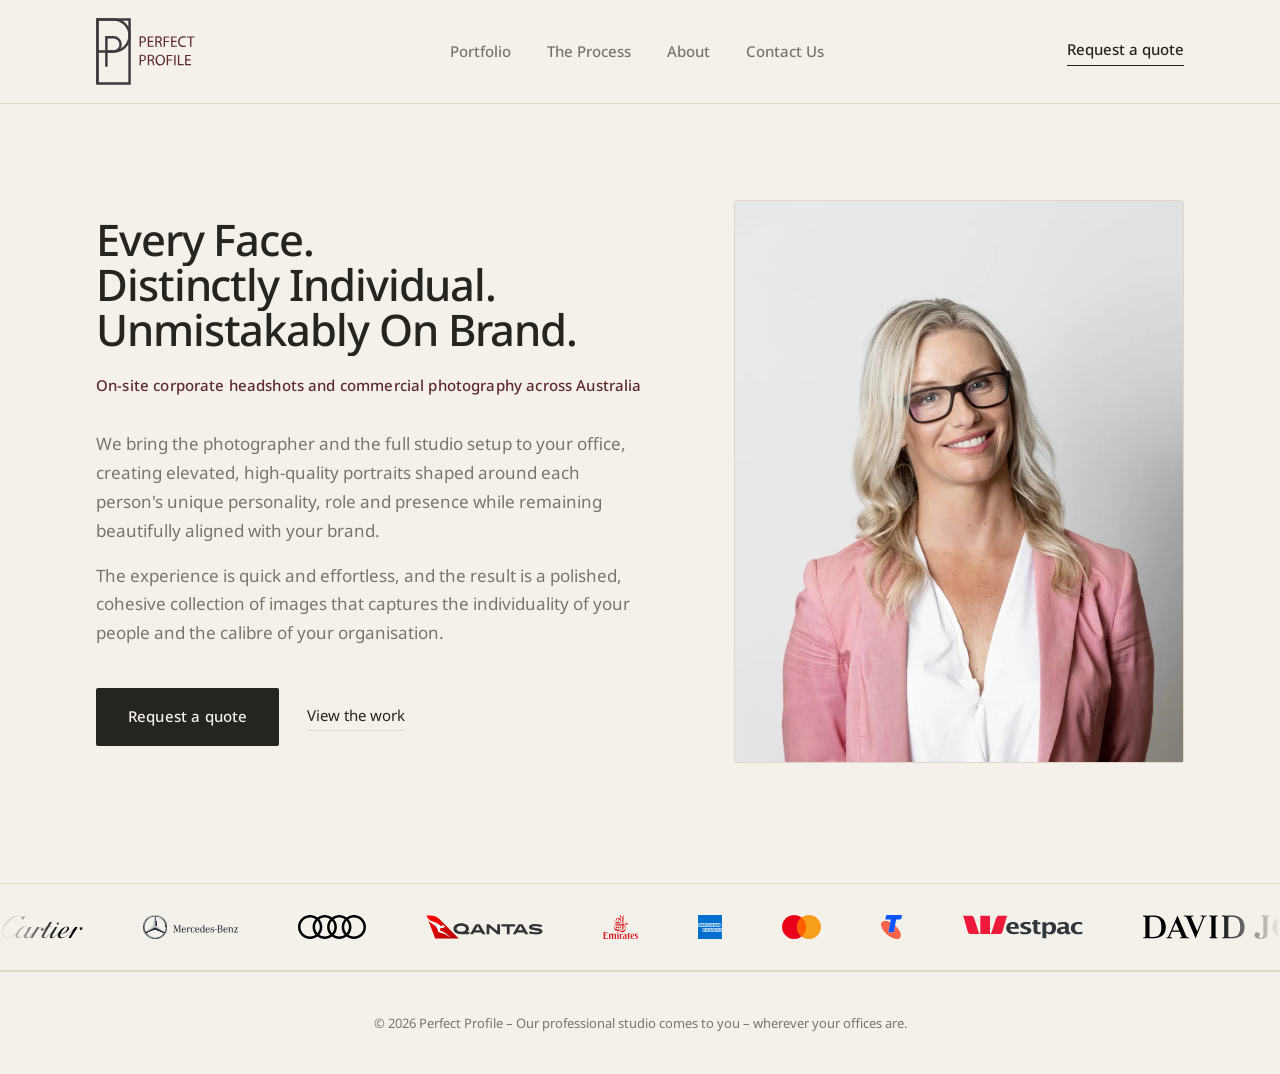
==== commit 205a1fa5: "Copy: replace em dashes with spaced en dashes site-wide Titles, og:titles, footers, and form status " ====
--- a/index.html
+++ b/index.html
@@ -4,19 +4,19 @@
 <meta charset="UTF-8" />
 <meta name="viewport" content="width=device-width, initial-scale=1.0" />
 <meta name="theme-color" content="#f4f1ea" />
-<title>Corporate headshots Australia — your whole team, in a day</title>
+<title>Corporate headshots Australia – your whole team, in a day</title>
 <meta name="description" content="We bring a photographer and a full studio setup to your office, anywhere in Australia, and photograph your whole team in a day. Matching headshots, back within 24 hours." />
 <link rel="preconnect" href="https://fonts.googleapis.com">
 <link rel="preconnect" href="https://fonts.gstatic.com" crossorigin>
 <link href="https://fonts.googleapis.com/css2?family=Noto+Sans:ital,wght@0,400..700;1,400..500&display=swap" rel="stylesheet">
 <link rel="icon" type="image/svg+xml" href="assets/favicon.svg?v=2">
-<link rel="stylesheet" href="assets/css/lx.css?v=20260812j">
+<link rel="stylesheet" href="assets/css/lx.css?v=20260812l">
 <link rel="canonical" href="https://perfectprofile.com.au/">
 <meta property="og:type" content="website">
 <meta property="og:site_name" content="Perfect Profile">
 <meta property="og:locale" content="en_AU">
 <meta property="og:url" content="https://perfectprofile.com.au/">
-<meta property="og:title" content="Corporate headshots Australia — your whole team, in a day">
+<meta property="og:title" content="Corporate headshots Australia – your whole team, in a day">
 <meta property="og:description" content="We bring a photographer and a full studio setup to your office, anywhere in Australia, and photograph your whole team in a day. Matching headshots, back within 24 hours.">
 <meta property="og:image" content="https://perfectprofile.com.au/assets/img/h-bondi.jpg">
 <meta name="twitter:card" content="summary_large_image">
@@ -166,7 +166,7 @@
 
 <footer class="lx-footer">
   <div class="lx-container lx-footer-inner">
-    <span class="lx-footer-note">© 2026 Perfect Profile — Our professional studio comes to you — wherever your offices are.</span>
+    <span class="lx-footer-note">© 2026 Perfect Profile – Our professional studio comes to you – wherever your offices are.</span>
   </div>
 </footer>
 
--- a/assets/css/lx.css
+++ b/assets/css/lx.css
@@ -716,6 +716,27 @@
   font-family: var(--lx-display);
   font-weight: 500;
   font-size: 1.4rem;
+}
+/* Step details as dot points; marker matches the included-list voice */
+.lx-step-points {
+  margin-top: 10px;
+  max-width: 58ch;
+  display: grid;
+  gap: 8px;
+}
+.lx-step-points li {
+  font-size: 0.9375rem;
+  color: var(--lx-muted);
+  display: flex;
+  gap: 14px;
+  align-items: baseline;
+}
+.lx-step-points li::before {
+  content: '—';
+  font-family: var(--lx-serif);
+  font-style: italic;
+  color: var(--lx-oxblood);
+  flex: none;
 }
 
 /* ---------- included list ---------- */
@@ -952,7 +973,6 @@
 .lx-contact-cards {
   display: grid;
   gap: 32px;
-  align-items: start;
 }
 @media (min-width: 768px) {
   .lx-contact-cards {
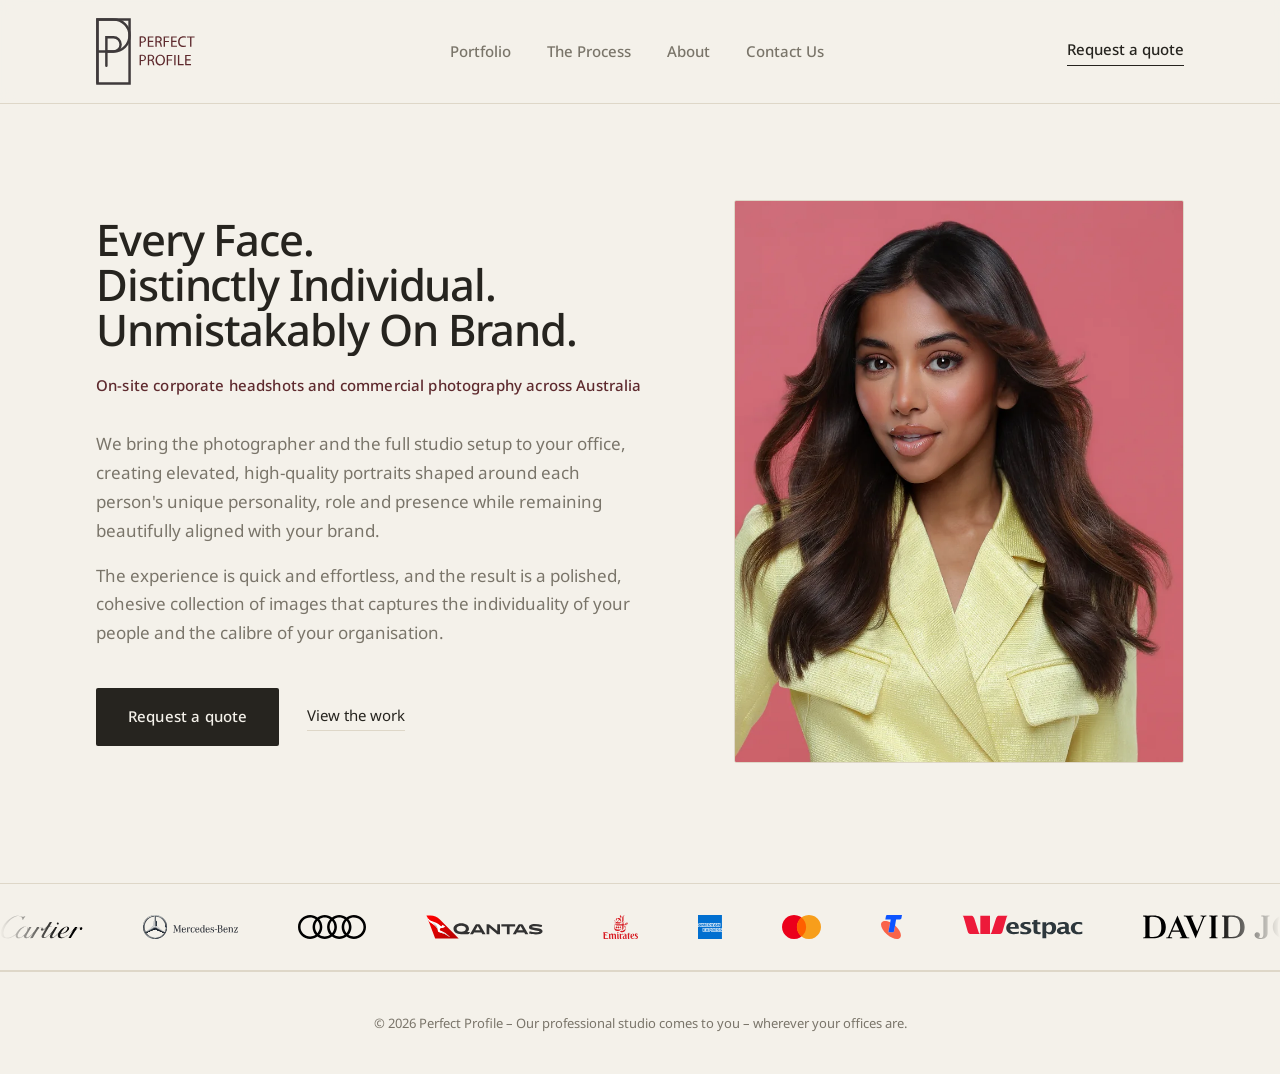
==== commit 3a6be2b6: "Photos: replace site imagery with re-edited versions from 'Profile pics edited' All 27 portfolio ima" ====
--- a/index.html
+++ b/index.html
@@ -10,7 +10,7 @@
 <link rel="preconnect" href="https://fonts.gstatic.com" crossorigin>
 <link href="https://fonts.googleapis.com/css2?family=Noto+Sans:ital,wght@0,400..700;1,400..500&display=swap" rel="stylesheet">
 <link rel="icon" type="image/svg+xml" href="assets/favicon.svg?v=2">
-<link rel="stylesheet" href="assets/css/lx.css?v=20260812l">
+<link rel="stylesheet" href="assets/css/lx.css?v=20260812m">
 <link rel="canonical" href="https://perfectprofile.com.au/">
 <meta property="og:type" content="website">
 <meta property="og:site_name" content="Perfect Profile">
@@ -73,11 +73,11 @@
           <div class="lx-plate-img lx-hero-slides">
             <!-- [html-validate-disable-block element-required-attributes: slides 2+ lazy-load via data-src in lx-hero.js] -->
             <img src="assets/img/h-bondi.jpg" srcset="assets/img/h-bondi-800.webp 800w, assets/img/h-bondi.webp 1120w" sizes="(min-width: 980px) 40vw, 92vw" alt="Headshot of a woman in a pink blazer on a white background" fetchpriority="high" class="is-active" data-caption="Bondi Sands, headshot day">
-            <img data-src="assets/img/h-thattil.jpg" data-srcset="assets/img/h-thattil-800.webp 800w, assets/img/h-thattil.webp 1120w" sizes="(min-width: 980px) 40vw, 92vw" alt="Editorial portrait in a yellow jacket on a pink background" data-caption="Maria Thattil, cover shoot">
-            <img data-src="assets/img/h-vrc.jpg" data-srcset="assets/img/h-vrc-800.webp 800w, assets/img/h-vrc.webp 1120w" sizes="(min-width: 980px) 40vw, 92vw" alt="Model in a red suit on a white lounge" data-caption="VRC, carnival campaign">
-            <img data-src="assets/img/h-wendell1.jpg" data-srcset="assets/img/h-wendell1-800.webp 800w, assets/img/h-wendell1.webp 1120w" sizes="(min-width: 980px) 40vw, 92vw" alt="Black and white portrait of a seated executive" data-caption="Executive series">
+            <img data-src="assets/img/h-thattil.jpg?v=3" data-srcset="assets/img/h-thattil-800.webp?v=3 800w, assets/img/h-thattil.webp?v=3 1120w" sizes="(min-width: 980px) 40vw, 92vw" alt="Editorial portrait in a yellow jacket on a pink background" data-caption="Maria Thattil, cover shoot">
+            <img data-src="assets/img/h-vrc.jpg?v=3" data-srcset="assets/img/h-vrc-800.webp?v=3 800w, assets/img/h-vrc.webp?v=3 1120w" sizes="(min-width: 980px) 40vw, 92vw" alt="Model in a red suit on a white lounge" data-caption="VRC, carnival campaign">
+            <img data-src="assets/img/h-wendell1.jpg?v=3" data-srcset="assets/img/h-wendell1-800.webp?v=3 800w, assets/img/h-wendell1.webp?v=3 1120w" sizes="(min-width: 980px) 40vw, 92vw" alt="Black and white portrait of a seated executive" data-caption="Executive series">
             <img data-src="assets/img/hero-etoile.jpg" data-srcset="assets/img/hero-etoile-800.webp 800w, assets/img/hero-etoile.webp 1120w" sizes="(min-width: 980px) 40vw, 92vw" alt="Studio portrait in a beige suit and white crop top" data-caption="Etoile Collective, brand campaign">
-            <img data-src="assets/img/h-drinkwise.jpg" data-srcset="assets/img/h-drinkwise-800.webp 800w, assets/img/h-drinkwise.webp 1120w" sizes="(min-width: 980px) 40vw, 92vw" alt="Headshot of a woman in a bright pink blazer" data-caption="DrinkWise, exec headshots">
+            <img data-src="assets/img/h-drinkwise.jpg?v=3" data-srcset="assets/img/h-drinkwise-800.webp?v=3 800w, assets/img/h-drinkwise.webp?v=3 1120w" sizes="(min-width: 980px) 40vw, 92vw" alt="Headshot of a woman in a bright pink blazer" data-caption="DrinkWise, exec headshots">
           </div>
           <div class="lx-curtain" aria-hidden="true"></div>
         </div>
--- a/assets/css/lx.css
+++ b/assets/css/lx.css
@@ -1040,6 +1040,30 @@
   display: grid;
   gap: 36px;
   justify-items: start;
+}
+.lx-cta-team {
+  display: grid;
+  grid-template-columns: repeat(2, 1fr);
+  gap: 24px;
+  width: 100%;
+}
+.lx-team-img {
+  aspect-ratio: 3 / 2;
+  background: var(--lx-plate);
+  border-radius: 10px;
+  overflow: hidden;
+}
+.lx-team-img img {
+  display: block;
+  width: 100%;
+  height: 100%;
+  object-fit: cover;
+}
+@media (max-width: 559px) {
+  .lx-cta-team {
+    grid-template-columns: 1fr;
+    gap: 16px;
+  }
 }
 
 .lx-footer {
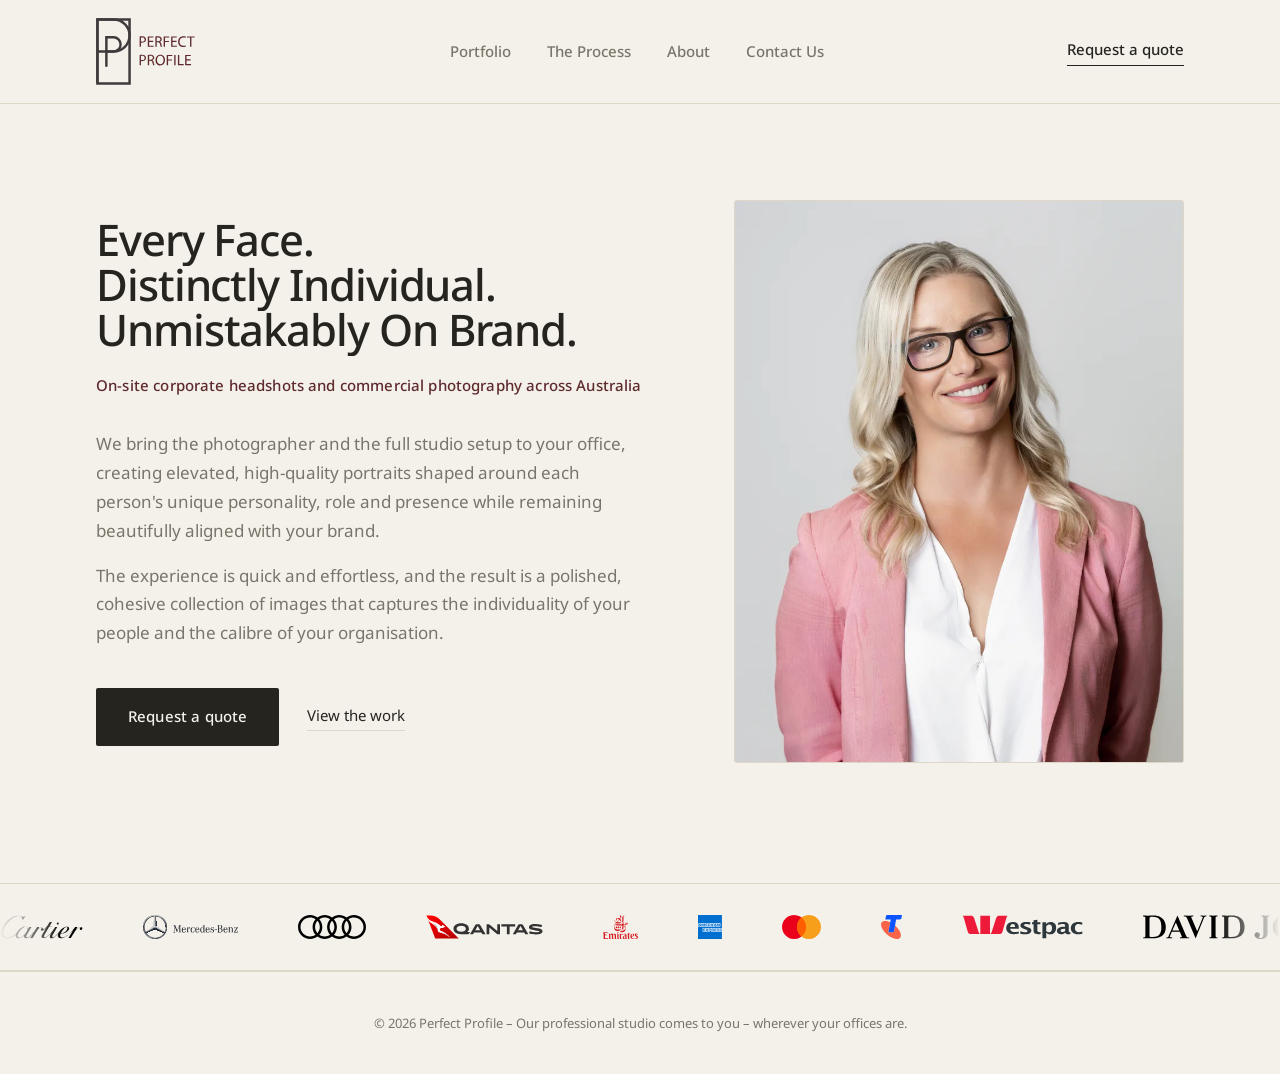
==== commit 0fc44546: "Photos: swap h-bondi hero/og to edited Bondi Sands frame (#6) Regenerated h-bondi (jpg/webp/-800) fr" ====
--- a/index.html
+++ b/index.html
@@ -18,7 +18,7 @@
 <meta property="og:url" content="https://perfectprofile.com.au/">
 <meta property="og:title" content="Corporate headshots Australia – your whole team, in a day">
 <meta property="og:description" content="We bring a photographer and a full studio setup to your office, anywhere in Australia, and photograph your whole team in a day. Matching headshots, back within 24 hours.">
-<meta property="og:image" content="https://perfectprofile.com.au/assets/img/h-bondi.jpg">
+<meta property="og:image" content="https://perfectprofile.com.au/assets/img/h-bondi.jpg?v=3">
 <meta name="twitter:card" content="summary_large_image">
 <script type="application/ld+json">
 {
@@ -28,7 +28,7 @@
   "description": "On-site corporate headshots and commercial photography. We bring a photographer and a full studio setup to your office and photograph your whole team in a day.",
   "url": "https://perfectprofile.com.au/",
   "logo": "https://perfectprofile.com.au/assets/img/logo-mark.svg",
-  "image": "https://perfectprofile.com.au/assets/img/h-bondi.jpg",
+  "image": "https://perfectprofile.com.au/assets/img/h-bondi.jpg?v=3",
   "address": {
     "@type": "PostalAddress",
     "addressCountry": "AU"
@@ -72,7 +72,7 @@
         <div class="lx-unveil">
           <div class="lx-plate-img lx-hero-slides">
             <!-- [html-validate-disable-block element-required-attributes: slides 2+ lazy-load via data-src in lx-hero.js] -->
-            <img src="assets/img/h-bondi.jpg" srcset="assets/img/h-bondi-800.webp 800w, assets/img/h-bondi.webp 1120w" sizes="(min-width: 980px) 40vw, 92vw" alt="Headshot of a woman in a pink blazer on a white background" fetchpriority="high" class="is-active" data-caption="Bondi Sands, headshot day">
+            <img src="assets/img/h-bondi.jpg?v=3" srcset="assets/img/h-bondi-800.webp?v=3 800w, assets/img/h-bondi.webp?v=3 1120w" sizes="(min-width: 980px) 40vw, 92vw" alt="Headshot of a woman in a pink blazer on a white background" fetchpriority="high" class="is-active" data-caption="Bondi Sands, headshot day">
             <img data-src="assets/img/h-thattil.jpg?v=3" data-srcset="assets/img/h-thattil-800.webp?v=3 800w, assets/img/h-thattil.webp?v=3 1120w" sizes="(min-width: 980px) 40vw, 92vw" alt="Editorial portrait in a yellow jacket on a pink background" data-caption="Maria Thattil, cover shoot">
             <img data-src="assets/img/h-vrc.jpg?v=3" data-srcset="assets/img/h-vrc-800.webp?v=3 800w, assets/img/h-vrc.webp?v=3 1120w" sizes="(min-width: 980px) 40vw, 92vw" alt="Model in a red suit on a white lounge" data-caption="VRC, carnival campaign">
             <img data-src="assets/img/h-wendell1.jpg?v=3" data-srcset="assets/img/h-wendell1-800.webp?v=3 800w, assets/img/h-wendell1.webp?v=3 1120w" sizes="(min-width: 980px) 40vw, 92vw" alt="Black and white portrait of a seated executive" data-caption="Executive series">
